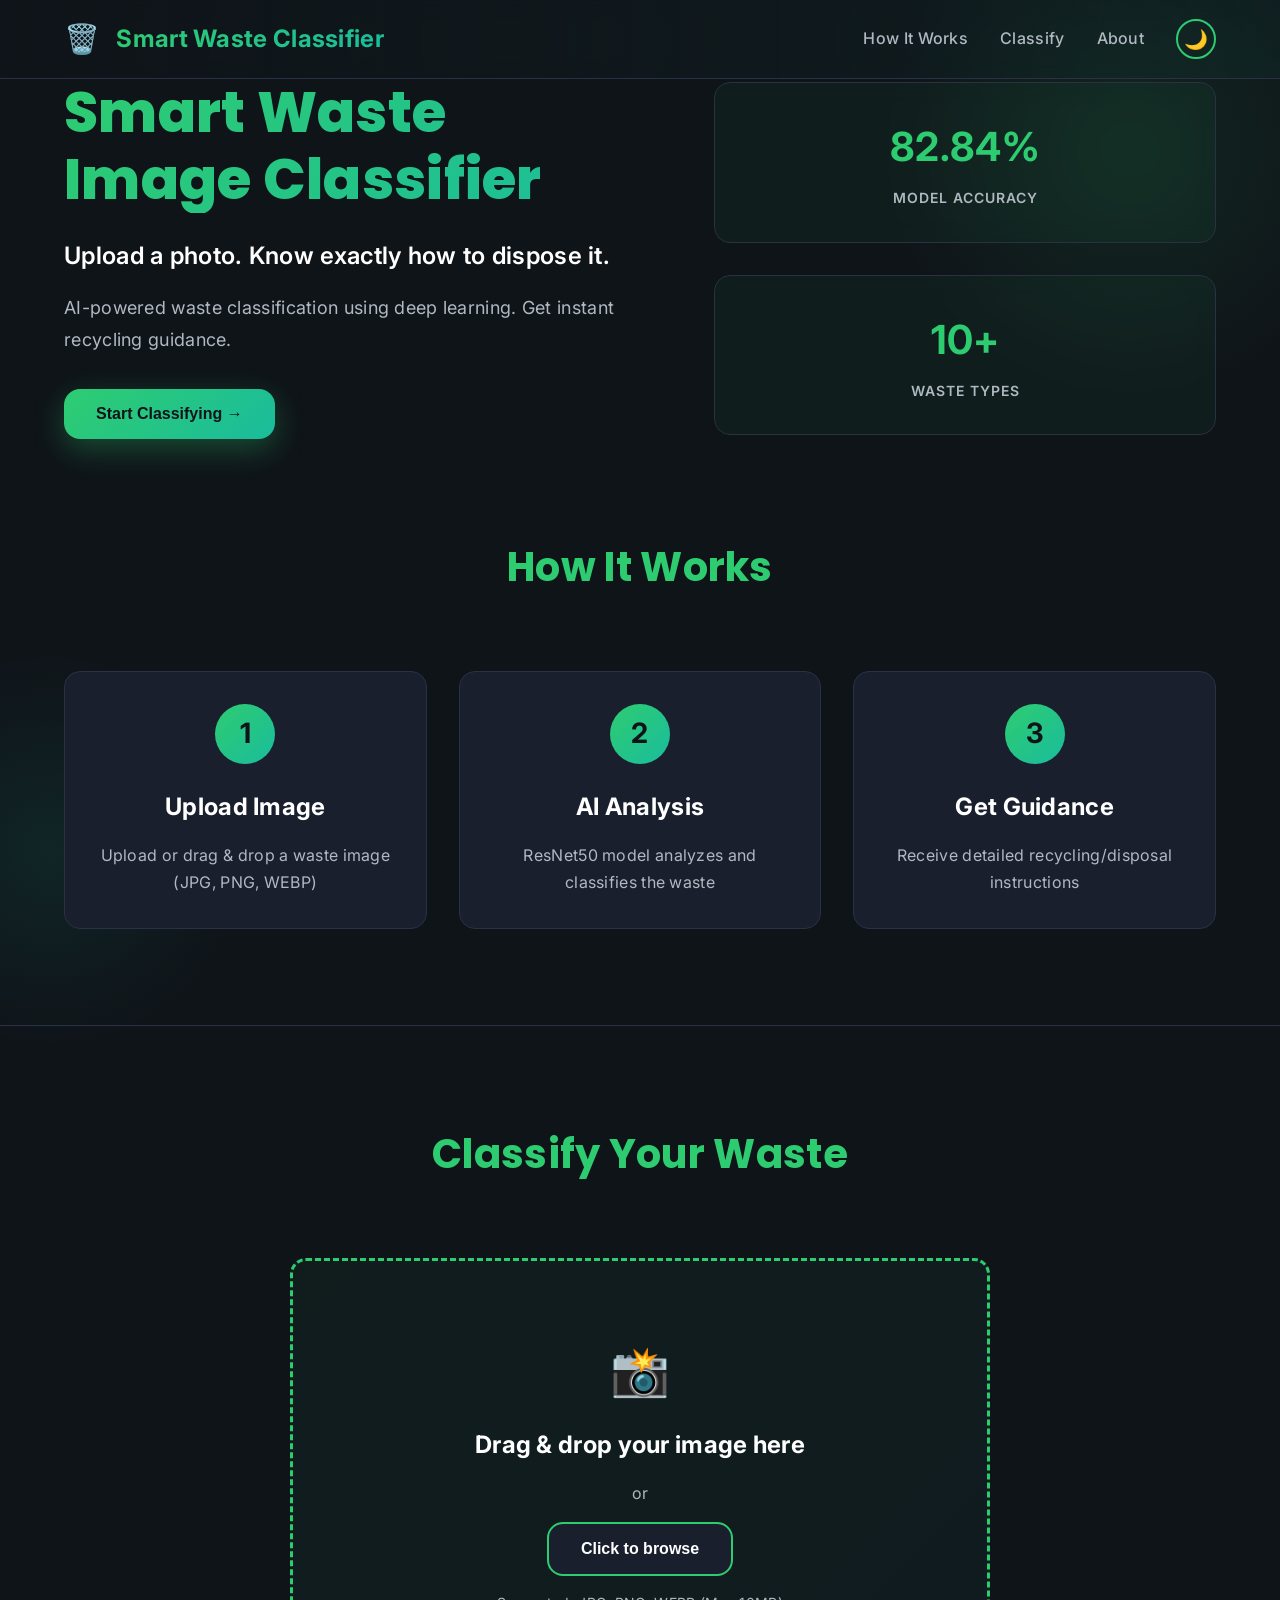
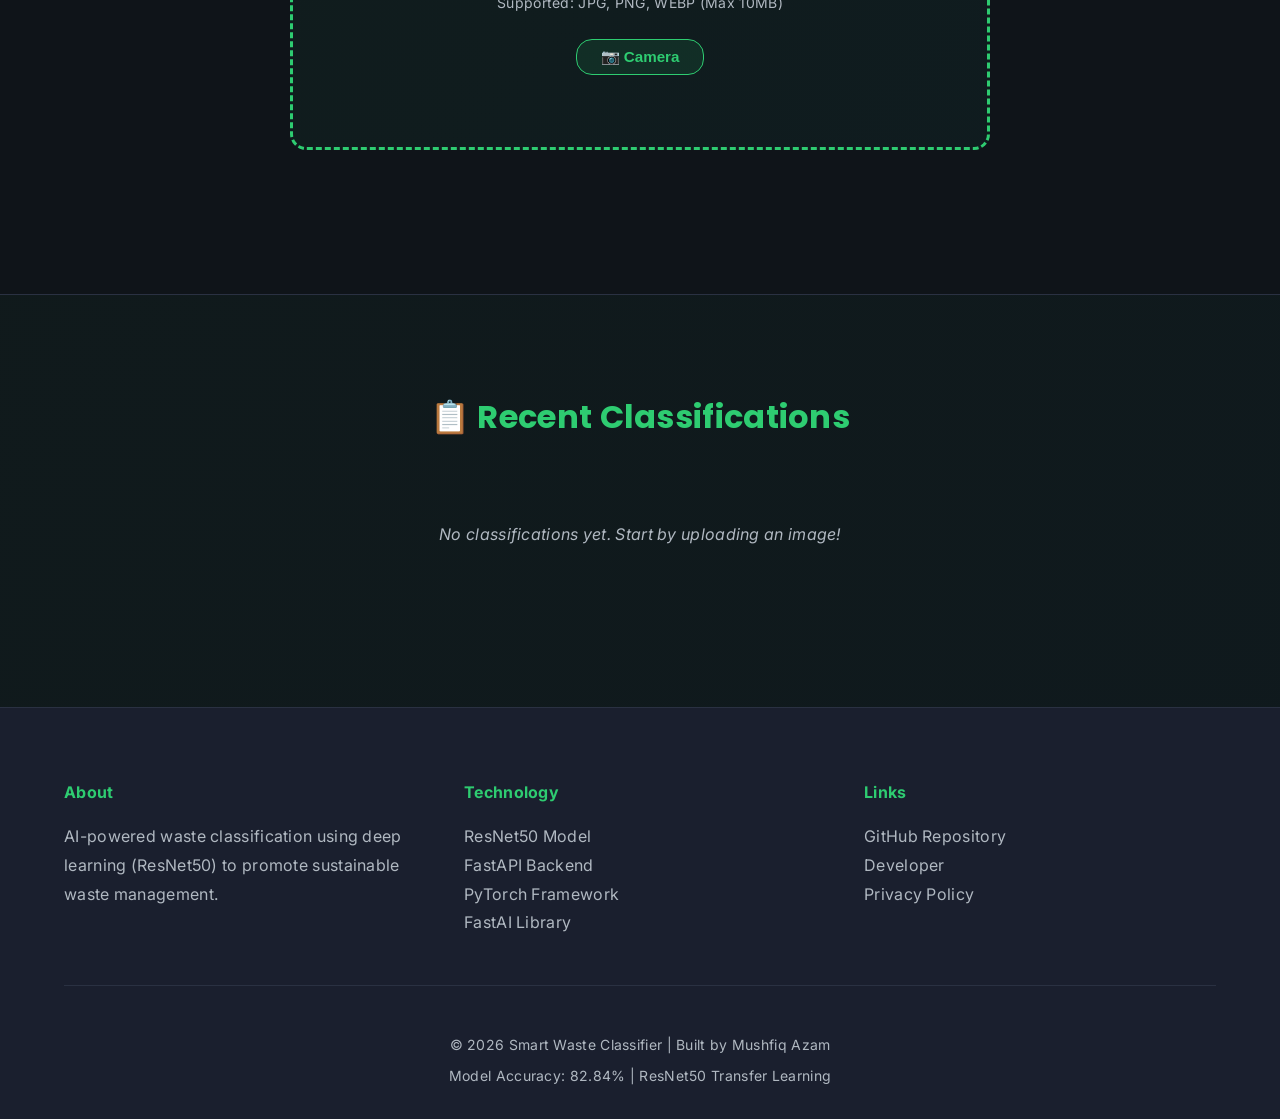
==== frontend/index.html @ 247f2364 "Add frontend files for Smart Waste Classifier application - Created config.js for environment-specif" ====
<!DOCTYPE html>
<html lang="en">

<head>
  <meta charset="UTF-8">
  <meta name="viewport" content="width=device-width, initial-scale=1.0">
  <title>Smart Waste Classifier — AI-Powered Recycling Guide</title>
  <meta name="description"
    content="Upload a waste image and get instant recycling guidance. AI-powered classification using ResNet50.">
  <meta name="theme-color" content="#2ECC71">

  <!-- Open Graph / Social Sharing -->
  <meta property="og:title" content="Smart Waste Classifier">
  <meta property="og:description" content="Upload a photo. Know exactly how to dispose it.">
  <meta property="og:type" content="website">
  <meta property="og:url" content="https://mushfiq-azam.github.io/smart-waste-image-classifier/">

  <!-- Favicon -->
  <link rel="icon" type="image/svg+xml"
    href="data:image/svg+xml,<svg xmlns='http://www.w3.org/2000/svg' viewBox='0 0 100 100'><text y='.9em' font-size='90'>🗑️</text></svg>">

  <!-- Google Fonts -->
  <link rel="preconnect" href="https://fonts.googleapis.com">
  <link rel="preconnect" href="https://fonts.gstatic.com" crossorigin>
  <link
    href="https://fonts.googleapis.com/css2?family=Inter:wght@300;400;500;600;700&family=Poppins:wght@600;700;800&display=swap"
    rel="stylesheet">

  <link rel="stylesheet" href="style.css">
</head>

<body>

  <!-- Navigation -->
  <nav class="navbar">
    <div class="container">
      <div class="navbar-brand">
        <span class="logo">🗑️</span>
        <span class="brand-text">Smart Waste Classifier</span>
      </div>
      <div class="nav-links">
        <a href="#how-it-works">How It Works</a>
        <a href="#classifier">Classify</a>
        <a href="#footer">About</a>
        <button id="theme-toggle" class="theme-toggle" title="Toggle dark/light mode">
          <span class="theme-icon">🌙</span>
        </button>
      </div>
    </div>
  </nav>

  <!-- Hero Section -->
  <section class="hero">
    <div class="container">
      <div class="hero-content">
        <h1 class="hero-title">
          Smart Waste<br>Image Classifier
        </h1>
        <p class="hero-subtitle">
          Upload a photo. Know exactly how to dispose it.
        </p>
        <p class="hero-description">
          AI-powered waste classification using deep learning. Get instant recycling guidance.
        </p>
        <button class="btn-primary btn-lg" onclick="scrollToClassifier()">
          Start Classifying →
        </button>
      </div>
      <div class="hero-stats">
        <div class="stat">
          <div class="stat-number">82.84%</div>
          <div class="stat-label">Model Accuracy</div>
        </div>
        <div class="stat">
          <div class="stat-number">10+</div>
          <div class="stat-label">Waste Types</div>
        </div>
      </div>
    </div>
  </section>

  <!-- How It Works Section -->
  <section id="how-it-works" class="how-it-works">
    <div class="container">
      <h2>How It Works</h2>
      <div class="steps">
        <div class="step">
          <div class="step-number">1</div>
          <h3>Upload Image</h3>
          <p>Upload or drag & drop a waste image (JPG, PNG, WEBP)</p>
        </div>
        <div class="step">
          <div class="step-number">2</div>
          <h3>AI Analysis</h3>
          <p>ResNet50 model analyzes and classifies the waste</p>
        </div>
        <div class="step">
          <div class="step-number">3</div>
          <h3>Get Guidance</h3>
          <p>Receive detailed recycling/disposal instructions</p>
        </div>
      </div>
    </div>
  </section>

  <!-- Classifier Section -->
  <section id="classifier" class="classifier">
    <div class="container">
      <h2>Classify Your Waste</h2>

      <!-- Upload Area -->
      <div id="upload-section" class="upload-section">
        <div id="upload-area" class="upload-area">
          <div class="upload-icon">📸</div>
          <h3>Drag & drop your image here</h3>
          <p>or</p>
          <button type="button" class="btn-secondary" onclick="document.getElementById('file-input').click()">
            Click to browse
          </button>
          <p class="upload-hint">Supported: JPG, PNG, WEBP (Max 10MB)</p>
          <div class="upload-options">
            <button type="button" class="btn-upload-option" onclick="startCamera()" id="camera-btn" title="Take a photo">
              📷 Camera
            </button>
          </div>
          <input type="file" id="file-input" hidden accept="image/jpeg,image/png,image/webp">
          <input type="file" id="camera-input" hidden accept="image/*" capture="environment">
        </div>

        <!-- Image Preview -->
        <div id="preview-section" class="preview-section hidden">
          <img id="preview-image" src="" alt="Preview">
          <button class="btn-remove" onclick="resetClassifier()" title="Remove image">✕</button>
        </div>
      </div>

      <!-- Loading Spinner -->
      <div id="loading" class="loading hidden">
        <div class="spinner"></div>
        <p>Analyzing image...</p>
      </div>

      <!-- Result Section -->
      <div id="result-section" class="result-section hidden">
        <div class="result-card">
          <div class="result-header">
            <h3>Prediction Result</h3>
          </div>

          <div class="result-content">
            <!-- Waste Category -->
            <div class="category-display">
              <div id="category-badge" class="category-badge">
                <span id="category-label">Loading...</span>
              </div>
            </div>

            <!-- Confidence -->
            <div class="confidence-section">
              <div class="confidence-label">
                <span>Confidence</span>
                <span id="confidence-percent">0%</span>
              </div>
              <div class="confidence-bar-container">
                <div id="confidence-bar" class="confidence-bar" style="width: 0%"></div>
              </div>
            </div>

            <!-- Recyclable Status -->
            <div id="recyclable-status" class="recyclable-status">
              <span id="recyclable-icon">♻️</span>
              <span id="recyclable-text">Recyclable</span>
            </div>

            <!-- Guidance -->
            <div class="guidance-section">
              <h4>♻️ Disposal Guidance</h4>
              <p id="guidance-text">Loading guidance...</p>
            </div>

            <!-- Tips -->
            <div id="tips-section" class="tips-section">
              <h4>💡 Tips</h4>
              <ul id="tips-list">
                <li>Check local guidelines</li>
              </ul>
            </div>

            <!-- Low Confidence Warning -->
            <div id="low-confidence-warning" class="warning hidden">
              <span class="warning-icon">⚠️</span>
              <span>Low confidence detected. Try a clearer photo for better results.</span>
            </div>
          </div>

          <!-- Action Buttons -->
          <div class="result-actions">
            <button class="btn-primary" onclick="resetClassifier()">
              🔄 Try Another Image
            </button>
            <button class="btn-secondary" id="share-btn" onclick="shareResult()">
              📤 Share Result
            </button>
          </div>
        </div>
      </div>

      <!-- Error Message -->
      <div id="error-message" class="error-message hidden">
        <span class="error-icon">❌</span>
        <span id="error-text">An error occurred</span>
        <button class="error-close" onclick="closeError()">✕</button>
      </div>
    </div>
  </section>

  <!-- History Section -->
  <section id="history-section" class="history-section">
    <div class="container">
      <h2>📋 Recent Classifications</h2>
      <div id="history-list" class="history-list">
        <p class="history-empty">No classifications yet. Start by uploading an image!</p>
      </div>
      <button id="clear-history-btn" class="btn-secondary" onclick="clearHistory()" style="display: none;">
        🗑️ Clear History
      </button>
    </div>
  </section>

  <!-- Footer -->
  <footer id="footer" class="footer">
    <div class="container">
      <div class="footer-content">
        <div class="footer-section">
          <h4>About</h4>
          <p>AI-powered waste classification using deep learning (ResNet50) to promote sustainable waste management.</p>
        </div>
        <div class="footer-section">
          <h4>Technology</h4>
          <ul>
            <li>ResNet50 Model</li>
            <li>FastAPI Backend</li>
            <li>PyTorch Framework</li>
            <li>FastAI Library</li>
          </ul>
        </div>
        <div class="footer-section">
          <h4>Links</h4>
          <ul>
            <li><a href="https://github.com/Mushfiq-Azam/smart-waste-image-classifier" target="_blank">GitHub
                Repository</a></li>
            <li><a href="https://github.com/Mushfiq-Azam" target="_blank">Developer</a></li>
            <li><a href="#" target="_blank">Privacy Policy</a></li>
          </ul>
        </div>
      </div>
      <div class="footer-bottom">
        <p>&copy; 2026 Smart Waste Classifier | Built by Mushfiq Azam</p>
        <p>Model Accuracy: 82.84% | ResNet50 Transfer Learning</p>
      </div>
    </div>
  </footer>

  <!-- Scripts -->
  <script src="assets/config.js"></script>
  <script src="assets/app.js"></script>

</body>

</html>
---- frontend/style.css ----
/* ===========================
   GLOBAL STYLES & VARIABLES
   =========================== */

:root {
  --primary-color: #2ECC71;
  --secondary-color: #1ABC9C;
  --dark-bg: #0F1419;
  --card-bg: #1A1F2E;
  --text-primary: #FFFFFF;
  --text-secondary: #B0B8C1;
  --border-color: #2A3142;
  --success: #27AE60;
  --warning: #F39C12;
  --danger: #E74C3C;
  --info: #3498DB;

  --spacing-xs: 0.25rem;
  --spacing-sm: 0.5rem;
  --spacing-md: 1rem;
  --spacing-lg: 1.5rem;
  --spacing-xl: 2rem;
  --spacing-2xl: 3rem;

  --radius-sm: 0.375rem;
  --radius-md: 0.5rem;
  --radius-lg: 1rem;
  --radius-xl: 1.5rem;

  --transition: all 0.3s ease;
}

/* Light mode colors */
body.light-mode {
  --dark-bg: #F8F9FA;
  --card-bg: #FFFFFF;
  --text-primary: #1F2937;
  --text-secondary: #6B7280;
  --border-color: #E5E7EB;
}

* {
  margin: 0;
  padding: 0;
  box-sizing: border-box;
}

html {
  scroll-behavior: smooth;
}

body {
  font-family: 'Inter', sans-serif;
  background-color: var(--dark-bg);
  color: var(--text-primary);
  line-height: 1.6;
  letter-spacing: 0.3px;
}

.container {
  max-width: 1200px;
  margin: 0 auto;
  padding: 0 var(--spacing-lg);
}

/* ===========================
   NAVIGATION
   =========================== */

.navbar {
  background: linear-gradient(to right, rgba(15, 20, 25, 0.95), rgba(26, 188, 156, 0.05));
  backdrop-filter: blur(10px);
  border-bottom: 1px solid var(--border-color);
  position: sticky;
  top: 0;
  z-index: 100;
  padding: var(--spacing-md) 0;
}

.navbar .container {
  display: flex;
  justify-content: space-between;
  align-items: center;
}

.navbar-brand {
  display: flex;
  align-items: center;
  gap: var(--spacing-md);
  font-size: 1.5rem;
  font-weight: 700;
  color: var(--primary-color);
}

.logo {
  font-size: 1.8rem;
}

.brand-text {
  background: linear-gradient(135deg, var(--primary-color), var(--secondary-color));
  -webkit-background-clip: text;
  -webkit-text-fill-color: transparent;
  background-clip: text;
}

.nav-links {
  display: flex;
  gap: var(--spacing-xl);
  align-items: center;
}

.nav-links a {
  color: var(--text-secondary);
  text-decoration: none;
  font-weight: 500;
  transition: var(--transition);
  position: relative;
}

.nav-links a::after {
  content: '';
  position: absolute;
  bottom: -4px;
  left: 0;
  width: 0;
  height: 2px;
  background: var(--primary-color);
  transition: width 0.3s ease;
}

.nav-links a:hover {
  color: var(--primary-color);
}

.nav-links a:hover::after {
  width: 100%;
}

/* Theme Toggle */
.theme-toggle {
  background: none;
  border: 2px solid var(--primary-color);
  color: var(--primary-color);
  width: 40px;
  height: 40px;
  border-radius: 50%;
  cursor: pointer;
  font-size: 1.2rem;
  transition: var(--transition);
  display: flex;
  align-items: center;
  justify-content: center;
}

.theme-toggle:hover {
  background: rgba(46, 204, 113, 0.1);
  transform: rotate(20deg);
}

.theme-toggle:active {
  transform: rotate(20deg) scale(0.95);
}
   HERO SECTION
   =========================== */

.hero {
  background: linear-gradient(135deg, rgba(46, 204, 113, 0.05) 0%, rgba(26, 188, 156, 0.05) 100%);
  border-bottom: 1px solid var(--border-color);
  padding: calc(var(--spacing-2xl) * 2) var(--spacing-lg);
  position: relative;
  overflow: hidden;
}

.hero::before {
  content: '';
  position: absolute;
  width: 500px;
  height: 500px;
  background: radial-gradient(circle, rgba(46, 204, 113, 0.1) 0%, transparent 70%);
  border-radius: 50%;
  top: -100px;
  right: -100px;
}

.hero::after {
  content: '';
  position: absolute;
  width: 400px;
  height: 400px;
  background: radial-gradient(circle, rgba(26, 188, 156, 0.1) 0%, transparent 70%);
  border-radius: 50%;
  bottom: -150px;
  left: -150px;
}

.hero .container {
  display: grid;
  grid-template-columns: 1.2fr 1fr;
  gap: var(--spacing-2xl);
  align-items: center;
  position: relative;
  z-index: 1;
}

.hero-content h1 {
  font-family: 'Poppins', sans-serif;
  font-size: 3.5rem;
  font-weight: 800;
  line-height: 1.2;
  margin-bottom: var(--spacing-lg);
  background: linear-gradient(135deg, var(--primary-color), var(--secondary-color));
  -webkit-background-clip: text;
  -webkit-text-fill-color: transparent;
  background-clip: text;
  animation: fadeInUp 0.6s ease 0.2s both;
}

.hero-subtitle {
  font-size: 1.5rem;
  font-weight: 600;
  color: var(--text-primary);
  margin-bottom: var(--spacing-md);
  animation: fadeInUp 0.6s ease 0.3s both;
}

.hero-description {
  font-size: 1.125rem;
  color: var(--text-secondary);
  margin-bottom: var(--spacing-xl);
  animation: fadeInUp 0.6s ease 0.4s both;
  line-height: 1.8;
}

.btn-lg {
  animation: fadeInUp 0.6s ease 0.5s both;
}

.hero-stats {
  display: flex;
  gap: var(--spacing-xl);
  flex-direction: column;
  justify-content: center;
}

.stat {
  background: rgba(46, 204, 113, 0.05);
  border: 1px solid var(--border-color);
  padding: var(--spacing-xl);
  border-radius: var(--radius-lg);
  text-align: center;
  backdrop-filter: blur(10px);
  transition: var(--transition);
}

.stat:hover {
  background: rgba(46, 204, 113, 0.1);
  border-color: var(--primary-color);
  transform: translateY(-4px);
}

.stat-number {
  font-size: 2.5rem;
  font-weight: 700;
  color: var(--primary-color);
  margin-bottom: var(--spacing-sm);
}

.stat-label {
  color: var(--text-secondary);
  font-size: 0.875rem;
  font-weight: 600;
  text-transform: uppercase;
  letter-spacing: 1px;
}

/* ===========================
   HOW IT WORKS
   =========================== */

.how-it-works {
  padding: calc(var(--spacing-2xl) * 2) var(--spacing-lg);
  border-bottom: 1px solid var(--border-color);
}

.how-it-works h2 {
  font-family: 'Poppins', sans-serif;
  font-size: 2.5rem;
  margin-bottom: calc(var(--spacing-2xl) * 1.5);
  text-align: center;
  color: var(--primary-color);
}

.steps {
  display: grid;
  grid-template-columns: repeat(auto-fit, minmax(280px, 1fr));
  gap: var(--spacing-xl);
}

.step {
  background: var(--card-bg);
  border: 1px solid var(--border-color);
  padding: var(--spacing-xl);
  border-radius: var(--radius-lg);
  text-align: center;
  transition: var(--transition);
  position: relative;
}

.step::before {
  content: '';
  position: absolute;
  top: 0;
  left: 0;
  right: 0;
  height: 4px;
  background: linear-gradient(to right, var(--primary-color), var(--secondary-color));
  border-radius: var(--radius-lg) var(--radius-lg) 0 0;
  transform: scaleX(0);
  transition: transform 0.3s ease;
}

.step:hover::before {
  transform: scaleX(1);
}

.step:hover {
  background: rgba(46, 204, 113, 0.05);
  transform: translateY(-8px);
}

.step-number {
  display: inline-flex;
  align-items: center;
  justify-content: center;
  width: 60px;
  height: 60px;
  background: linear-gradient(135deg, var(--primary-color), var(--secondary-color));
  color: var(--dark-bg);
  font-size: 1.75rem;
  font-weight: 700;
  border-radius: 50%;
  margin-bottom: var(--spacing-lg);
}

.step h3 {
  font-size: 1.5rem;
  margin-bottom: var(--spacing-md);
  color: var(--text-primary);
}

.step p {
  color: var(--text-secondary);
  line-height: 1.7;
}

/* ===========================
   CLASSIFIER SECTION
   =========================== */

.classifier {
  padding: calc(var(--spacing-2xl) * 2) var(--spacing-lg);
}

.classifier h2 {
  font-family: 'Poppins', sans-serif;
  font-size: 2.5rem;
  margin-bottom: calc(var(--spacing-2xl) * 1.5);
  text-align: center;
  color: var(--primary-color);
}

/* Upload Area */
.upload-section {
  max-width: 700px;
  margin: 0 auto var(--spacing-2xl);
}

.upload-area {
  background: linear-gradient(135deg, rgba(46, 204, 113, 0.05), rgba(26, 188, 156, 0.05));
  border: 3px dashed var(--primary-color);
  border-radius: var(--radius-lg);
  padding: calc(var(--spacing-2xl) * 1.5);
  text-align: center;
  cursor: pointer;
  transition: var(--transition);
  position: relative;
}

.upload-area.drag-over {
  background: linear-gradient(135deg, rgba(46, 204, 113, 0.15), rgba(26, 188, 156, 0.15));
  border-color: var(--secondary-color);
  transform: scale(1.02);
}

.upload-icon {
  font-size: 3rem;
  margin-bottom: var(--spacing-md);
  animation: float 3s ease-in-out infinite;
}

@keyframes float {

  0%,
  100% {
    transform: translateY(0);
  }

  50% {
    transform: translateY(-10px);
  }
}

.upload-area h3 {
  font-size: 1.5rem;
  margin-bottom: var(--spacing-md);
  color: var(--text-primary);
}

.upload-area p {
  color: var(--text-secondary);
  margin-bottom: var(--spacing-md);
}

.upload-hint {
  font-size: 0.875rem;
  color: var(--text-secondary);
  margin-top: var(--spacing-md);
}

.upload-options {
  display: flex;
  gap: var(--spacing-md);
  justify-content: center;
  margin-top: var(--spacing-lg);
  flex-wrap: wrap;
}

.btn-upload-option {
  padding: var(--spacing-sm) var(--spacing-lg);
  background: rgba(46, 204, 113, 0.1);
  border: 1px solid var(--primary-color);
  color: var(--primary-color);
  border-radius: var(--radius-lg);
  cursor: pointer;
  font-weight: 600;
  transition: var(--transition);
  font-size: 0.95rem;
}

.btn-upload-option:hover {
  background: rgba(46, 204, 113, 0.2);
  transform: translateY(-2px);
}

.preview-section {
  position: relative;
  max-width: 100%;
  margin: 0 auto;
}

.preview-section img {
  width: 100%;
  max-height: 400px;
  object-fit: contain;
  border-radius: var(--radius-lg);
  border: 1px solid var(--border-color);
  animation: slideIn 0.3s ease;
}

.btn-remove {
  position: absolute;
  top: var(--spacing-md);
  right: var(--spacing-md);
  width: 40px;
  height: 40px;
  background: rgba(231, 76, 60, 0.9);
  color: white;
  border: none;
  border-radius: 50%;
  font-size: 1.5rem;
  cursor: pointer;
  transition: var(--transition);
  display: flex;
  align-items: center;
  justify-content: center;
}

.btn-remove:hover {
  background: rgba(231, 76, 60, 1);
  transform: scale(1.1);
}

.hidden {
  display: none !important;
}

/* Loading Spinner */
.loading {
  text-align: center;
  padding: var(--spacing-2xl);
  margin-bottom: var(--spacing-xl);
}

.spinner {
  width: 50px;
  height: 50px;
  border: 4px solid rgba(46, 204, 113, 0.1);
  border-top: 4px solid var(--primary-color);
  border-radius: 50%;
  animation: spin 1s linear infinite;
  margin: 0 auto var(--spacing-lg);
}

@keyframes spin {
  0% {
    transform: rotate(0deg);
  }

  100% {
    transform: rotate(360deg);
  }
}

.loading p {
  color: var(--text-secondary);
  font-size: 1rem;
}

/* Result Section */
.result-section {
  animation: slideIn 0.3s ease;
}

.result-card {
  background: var(--card-bg);
  border: 1px solid var(--border-color);
  border-radius: var(--radius-lg);
  overflow: hidden;
  box-shadow: 0 20px 60px rgba(46, 204, 113, 0.1);
}

.result-header {
  background: linear-gradient(135deg, var(--primary-color), var(--secondary-color));
  padding: var(--spacing-lg);
  color: var(--dark-bg);
}

.result-header h3 {
  font-size: 1.5rem;
  font-weight: 700;
}

.result-content {
  padding: var(--spacing-xl);
}

.category-display {
  text-align: center;
  margin-bottom: var(--spacing-xl);
}

.category-badge {
  display: inline-block;
  padding: var(--spacing-md) var(--spacing-xl);
  border-radius: var(--radius-lg);
  font-size: 1.75rem;
  font-weight: 700;
  color: white;
  text-transform: capitalize;
  box-shadow: 0 10px 30px rgba(46, 204, 113, 0.3);
  animation: slideDown 0.5s ease;
}

.confidence-section {
  margin-bottom: var(--spacing-xl);
}

.confidence-label {
  display: flex;
  justify-content: space-between;
  margin-bottom: var(--spacing-sm);
  font-weight: 600;
}

.confidence-bar-container {
  background: rgba(46, 204, 113, 0.1);
  border-radius: var(--radius-lg);
  height: 12px;
  overflow: hidden;
  border: 1px solid var(--border-color);
}

.confidence-bar {
  background: linear-gradient(to right, var(--primary-color), var(--secondary-color));
  height: 100%;
  border-radius: var(--radius-lg);
  animation: slideInWidth 0.8s ease;
  box-shadow: 0 0 20px var(--primary-color);
}

@keyframes slideInWidth {
  from {
    width: 0 !important;
  }
}

.recyclable-status {
  display: flex;
  align-items: center;
  justify-content: center;
  gap: var(--spacing-md);
  padding: var(--spacing-lg);
  background: rgba(46, 204, 113, 0.1);
  border-radius: var(--radius-lg);
  margin-bottom: var(--spacing-xl);
  font-weight: 600;
  color: var(--primary-color);
  border: 1px solid rgba(46, 204, 113, 0.3);
  font-size: 1.1rem;
}

.recyclable-status.not-recyclable {
  background: rgba(231, 76, 60, 0.1);
  color: var(--danger);
  border-color: rgba(231, 76, 60, 0.3);
}

.guidance-section,
.tips-section {
  margin-bottom: var(--spacing-xl);
}

.guidance-section h4,
.tips-section h4 {
  font-size: 1.1rem;
  margin-bottom: var(--spacing-md);
  color: var(--primary-color);
}

.guidance-section p {
  color: var(--text-secondary);
  line-height: 1.8;
  padding: var(--spacing-md);
  background: rgba(46, 204, 113, 0.05);
  border-left: 4px solid var(--primary-color);
  border-radius: var(--radius-md);
}

.tips-section ul {
  list-style: none;
  display: grid;
  grid-template-columns: 1fr 1fr;
  gap: var(--spacing-md);
}

.tips-section li {
  padding: var(--spacing-md);
  background: rgba(26, 188, 156, 0.05);
  border: 1px solid var(--border-color);
  border-radius: var(--radius-md);
  display: flex;
  align-items: center;
  color: var(--text-secondary);
}

.tips-section li::before {
  content: '✓';
  display: inline-block;
  width: 24px;
  height: 24px;
  background: var(--primary-color);
  color: var(--dark-bg);
  border-radius: 50%;
  text-align: center;
  line-height: 1;
  margin-right: var(--spacing-md);
  font-weight: 700;
  flex-shrink: 0;
}

/* Warning */
.warning {
  display: flex;
  align-items: center;
  gap: var(--spacing-md);
  padding: var(--spacing-lg);
  background: rgba(243, 156, 18, 0.1);
  border: 1px solid rgba(243, 156, 18, 0.3);
  border-radius: var(--radius-md);
  color: var(--warning);
  margin-bottom: var(--spacing-xl);
  animation: slideIn 0.3s ease;
}

.warning-icon {
  font-size: 1.5rem;
  flex-shrink: 0;
}

/* Result Actions */
.result-actions {
  display: flex;
  gap: var(--spacing-md);
  padding-top: var(--spacing-xl);
  border-top: 1px solid var(--border-color);
}

.result-actions button {
  flex: 1;
}

/* Error Message */
.error-message {
  display: flex;
  align-items: center;
  gap: var(--spacing-md);
  padding: var(--spacing-lg);
  background: rgba(231, 76, 60, 0.1);
  border: 1px solid var(--danger);
  border-radius: var(--radius-lg);
  color: var(--danger);
  margin-bottom: var(--spacing-xl);
  animation: slideIn 0.3s ease;
}

.error-icon {
  font-size: 1.5rem;
  flex-shrink: 0;
}

.error-message span:first-of-type {
  flex: 1;
}

.error-close {
  background: none;
  border: none;
  color: var(--danger);
  font-size: 1.5rem;
  cursor: pointer;
  transition: var(--transition);
}

.error-close:hover {
  transform: scale(1.2);
}

/* ===========================
   BUTTONS
   =========================== */

.btn-primary,
.btn-secondary {
  padding: var(--spacing-md) var(--spacing-xl);
  border: none;
  border-radius: var(--radius-lg);
  font-size: 1rem;
  font-weight: 600;
  cursor: pointer;
  transition: var(--transition);
  text-decoration: none;
  display: inline-block;
  text-align: center;
}

.btn-primary {
  background: linear-gradient(135deg, var(--primary-color), var(--secondary-color));
  color: var(--dark-bg);
  box-shadow: 0 10px 30px rgba(46, 204, 113, 0.3);
}

.btn-primary:hover {
  transform: translateY(-4px);
  box-shadow: 0 15px 40px rgba(46, 204, 113, 0.4);
}

.btn-primary:active {
  transform: translateY(-2px);
}

.btn-secondary {
  background: var(--card-bg);
  color: var(--text-primary);
  border: 2px solid var(--primary-color);
}

.btn-secondary:hover {
  background: rgba(46, 204, 113, 0.1);
  transform: translateY(-4px);
}

/* ===========================
   HISTORY SECTION
   =========================== */

.history-section {
  padding: calc(var(--spacing-2xl) * 2) var(--spacing-lg);
  background: linear-gradient(135deg, rgba(46, 204, 113, 0.03), rgba(26, 188, 156, 0.03));
  border-top: 1px solid var(--border-color);
}

.history-section h2 {
  font-family: 'Poppins', sans-serif;
  font-size: 2rem;
  margin-bottom: var(--spacing-2xl);
  text-align: center;
  color: var(--primary-color);
}

.history-list {
  display: grid;
  grid-template-columns: repeat(auto-fill, minmax(150px, 1fr));
  gap: var(--spacing-lg);
  margin-bottom: var(--spacing-xl);
}

.history-item {
  background: var(--card-bg);
  border: 1px solid var(--border-color);
  border-radius: var(--radius-lg);
  padding: var(--spacing-md);
  text-align: center;
  cursor: pointer;
  transition: var(--transition);
}

.history-item:hover {
  border-color: var(--primary-color);
  transform: translateY(-4px);
  box-shadow: 0 10px 30px rgba(46, 204, 113, 0.1);
}

.history-item-category {
  font-size: 0.875rem;
  font-weight: 600;
  margin-bottom: var(--spacing-sm);
  padding: var(--spacing-sm) 0;
  border-radius: var(--radius-md);
  color: white;
}

.history-item-confidence {
  font-size: 0.875rem;
  color: var(--text-secondary);
}

.history-empty {
  grid-column: 1 / -1;
  text-align: center;
  color: var(--text-secondary);
  padding: var(--spacing-xl);
  font-style: italic;
}

#clear-history-btn {
  display: block;
  margin: 0 auto;
}

/* ===========================
   FOOTER
   =========================== */

.footer {
  background: var(--card-bg);
  border-top: 1px solid var(--border-color);
  padding: calc(var(--spacing-2xl) * 1.5) var(--spacing-lg) var(--spacing-xl);
}

.footer-content {
  display: grid;
  grid-template-columns: repeat(auto-fit, minmax(250px, 1fr));
  gap: var(--spacing-2xl);
  margin-bottom: var(--spacing-2xl);
  padding-bottom: var(--spacing-2xl);
  border-bottom: 1px solid var(--border-color);
}

.footer-section h4 {
  color: var(--primary-color);
  margin-bottom: var(--spacing-md);
  font-weight: 700;
}

.footer-section p,
.footer-section ul {
  color: var(--text-secondary);
  line-height: 1.8;
  list-style: none;
}

.footer-section a {
  color: var(--text-secondary);
  text-decoration: none;
  transition: var(--transition);
}

.footer-section a:hover {
  color: var(--primary-color);
}

.footer-bottom {
  text-align: center;
  color: var(--text-secondary);
  font-size: 0.875rem;
}

.footer-bottom p:first-child {
  margin-bottom: var(--spacing-sm);
}

/* ===========================
   ANIMATIONS
   =========================== */

@keyframes fadeInUp {
  from {
    opacity: 0;
    transform: translateY(30px);
  }

  to {
    opacity: 1;
    transform: translateY(0);
  }
}

@keyframes slideIn {
  from {
    opacity: 0;
    transform: translateX(-20px);
  }

  to {
    opacity: 1;
    transform: translateX(0);
  }
}

@keyframes slideDown {
  from {
    opacity: 0;
    transform: translateY(-10px);
  }

  to {
    opacity: 1;
    transform: translateY(0);
  }
}

/* ===========================
   RESPONSIVE DESIGN
   =========================== */

@media (max-width: 768px) {
  .container {
    padding: 0 var(--spacing-md);
  }

  .hero .container {
    grid-template-columns: 1fr;
    gap: var(--spacing-xl);
  }

  .hero-content h1 {
    font-size: 2.5rem;
  }

  .hero-subtitle {
    font-size: 1.25rem;
  }

  .nav-links {
    gap: var(--spacing-lg);
  }

  .how-it-works h2,
  .classifier h2 {
    font-size: 2rem;
  }

  .steps {
    grid-template-columns: 1fr;
  }

  .tips-section ul {
    grid-template-columns: 1fr;
  }

  .result-actions {
    flex-direction: column;
  }

  .result-actions button {
    width: 100%;
  }

  .footer-content {
    grid-template-columns: 1fr;
  }
}

@media (max-width: 480px) {
  .navbar .container {
    flex-direction: column;
    gap: var(--spacing-md);
  }

  .nav-links {
    justify-content: center;
    gap: var(--spacing-md);
    font-size: 0.875rem;
  }

  .hero {
    padding: var(--spacing-2xl) var(--spacing-md);
  }

  .hero-content h1 {
    font-size: 2rem;
  }

  .hero-subtitle {
    font-size: 1rem;
  }

  .hero-stats {
    gap: var(--spacing-lg);
  }

  .upload-area {
    padding: var(--spacing-xl) var(--spacing-md);
  }

  .upload-icon {
    font-size: 2.5rem;
  }

  .category-badge {
    font-size: 1.5rem;
  }

  .btn-primary,
  .btn-secondary {
    width: 100%;
    padding: var(--spacing-md);
  }

  .warning,
  .error-message {
    flex-direction: column;
    text-align: center;
  }
}
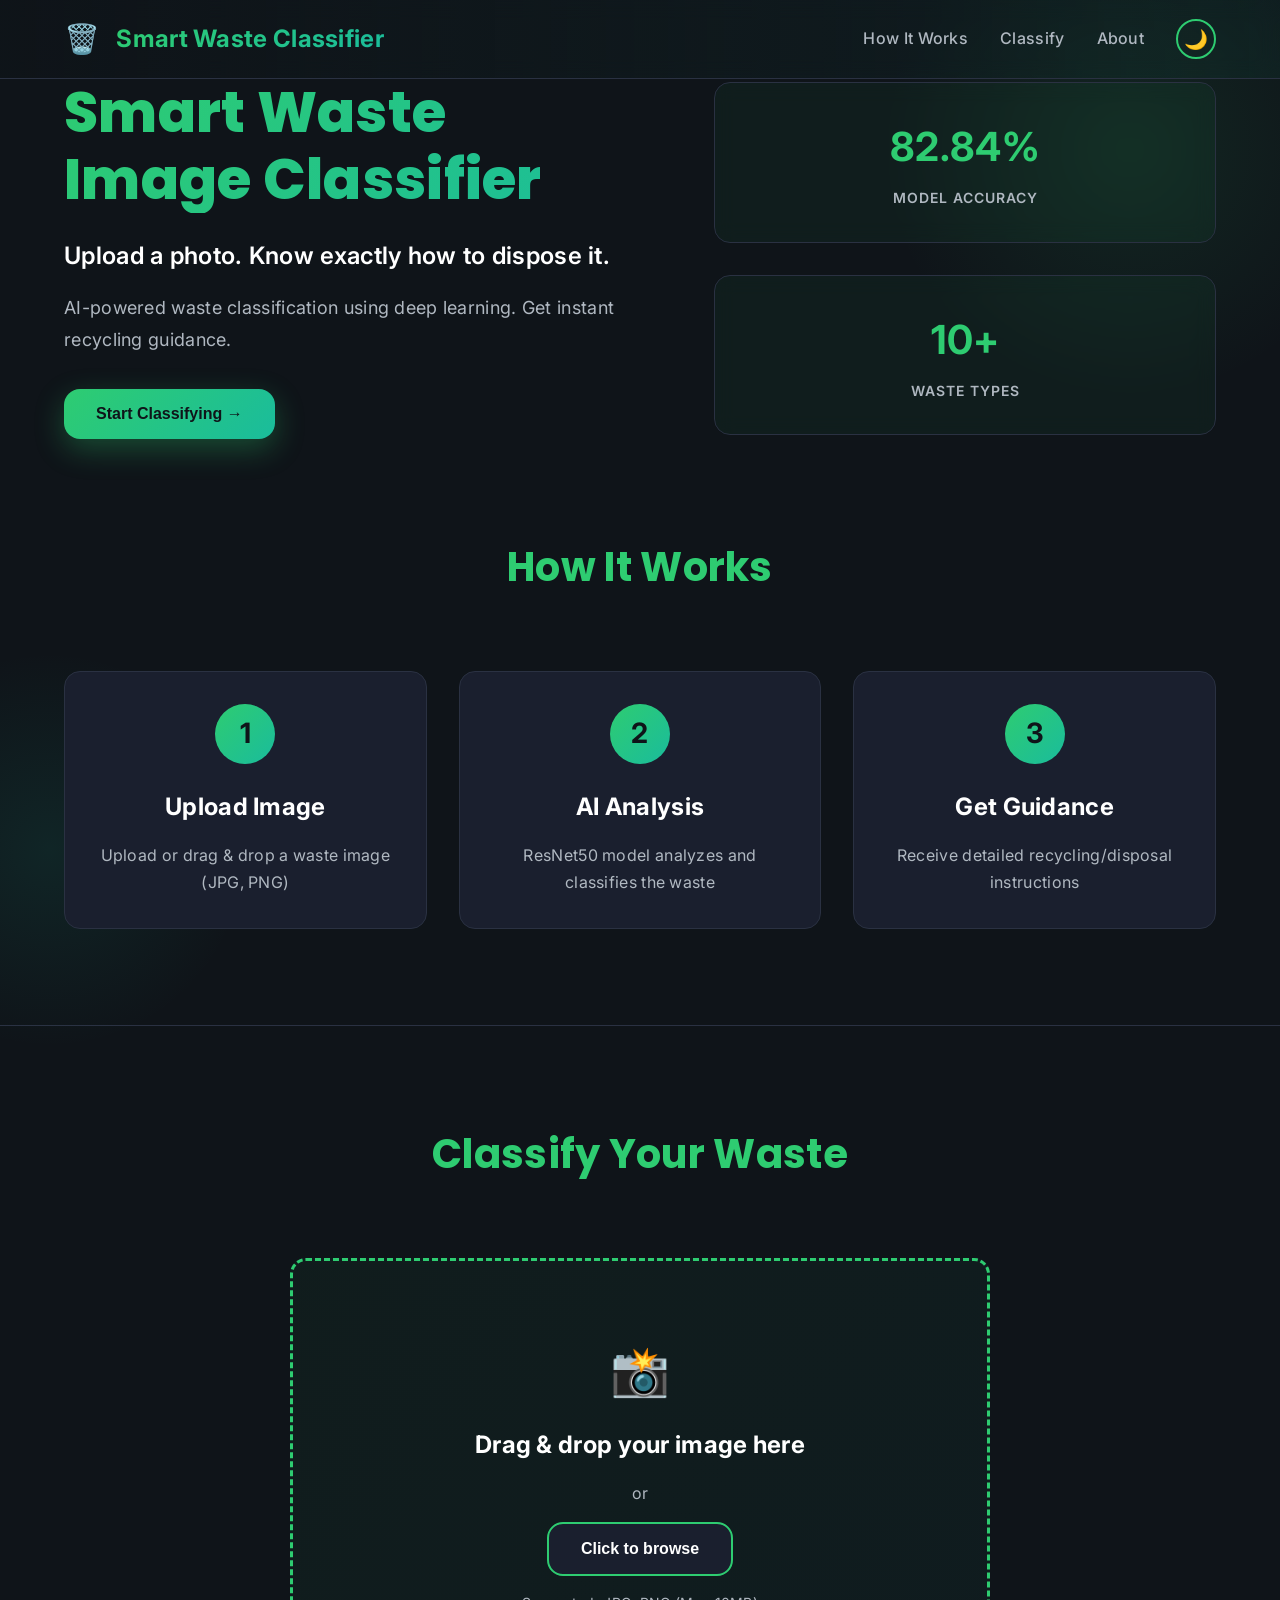
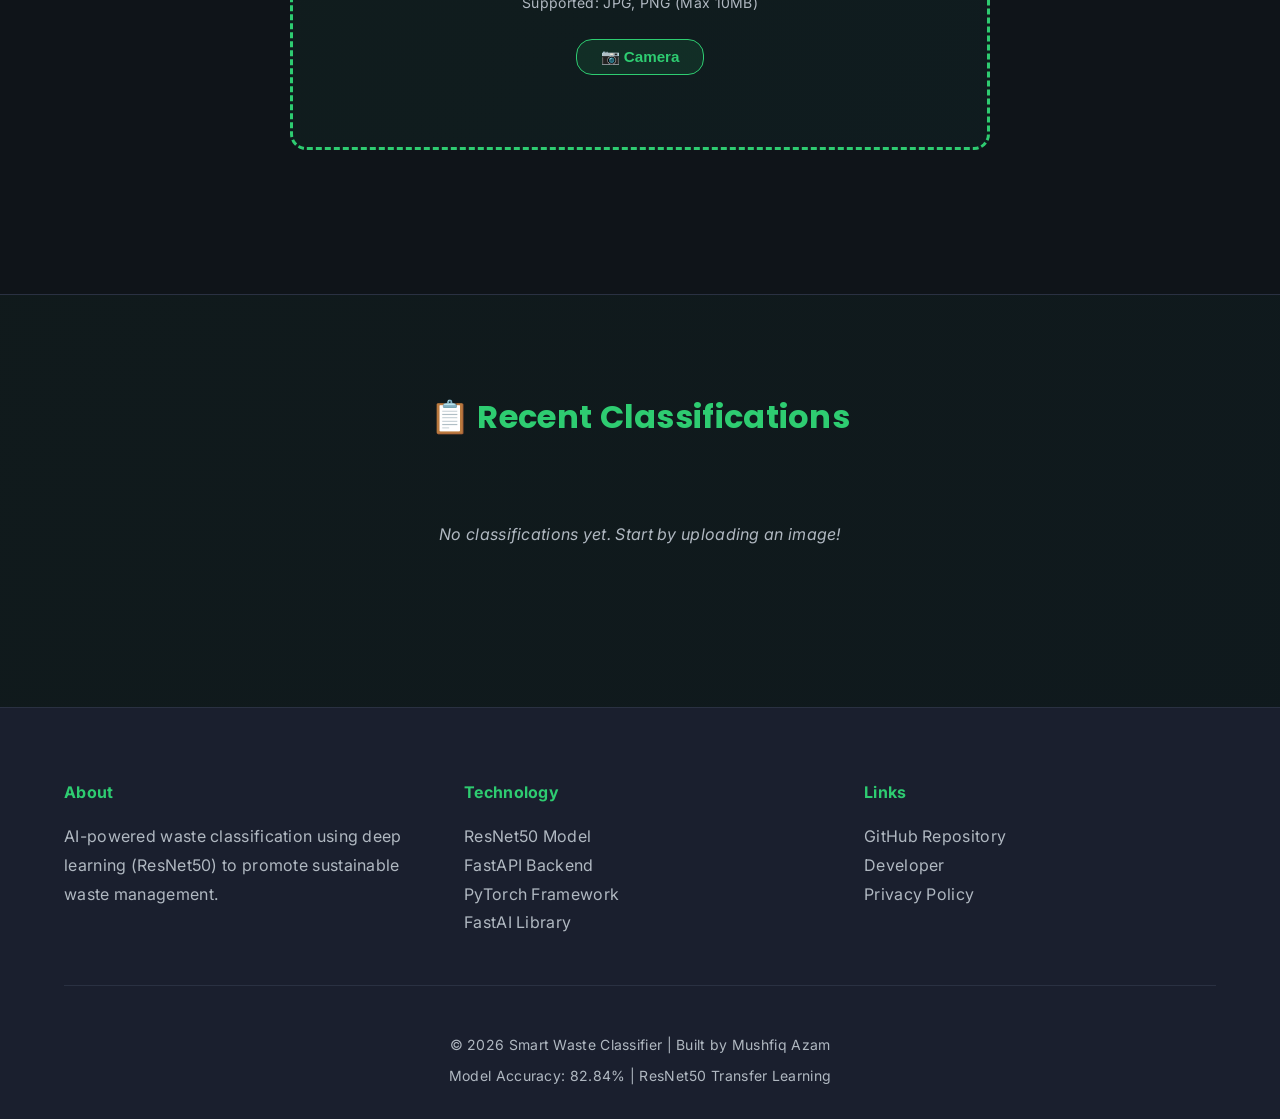
==== commit 6bd0ff5c: "Remove backend implementation and update frontend API integration for Smart Waste Classifier" ====
--- a/frontend/index.html
+++ b/frontend/index.html
@@ -87,7 +87,7 @@
         <div class="step">
           <div class="step-number">1</div>
           <h3>Upload Image</h3>
-          <p>Upload or drag & drop a waste image (JPG, PNG, WEBP)</p>
+          <p>Upload or drag & drop a waste image (JPG, PNG)</p>
         </div>
         <div class="step">
           <div class="step-number">2</div>
@@ -117,14 +117,14 @@
           <button type="button" class="btn-secondary" onclick="document.getElementById('file-input').click()">
             Click to browse
           </button>
-          <p class="upload-hint">Supported: JPG, PNG, WEBP (Max 10MB)</p>
+          <p class="upload-hint">Supported: JPG, PNG (Max 10MB)</p>
           <div class="upload-options">
             <button type="button" class="btn-upload-option" onclick="startCamera()" id="camera-btn" title="Take a photo">
               📷 Camera
             </button>
           </div>
-          <input type="file" id="file-input" hidden accept="image/jpeg,image/png,image/webp">
-          <input type="file" id="camera-input" hidden accept="image/*" capture="environment">
+          <input type="file" id="file-input" hidden accept="image/jpeg,image/png">
+          <input type="file" id="camera-input" hidden accept="image/jpeg,image/png" capture="environment">
         </div>
 
         <!-- Image Preview -->
@@ -267,4 +267,4 @@
 
 </body>
 
-</html>+</html>
